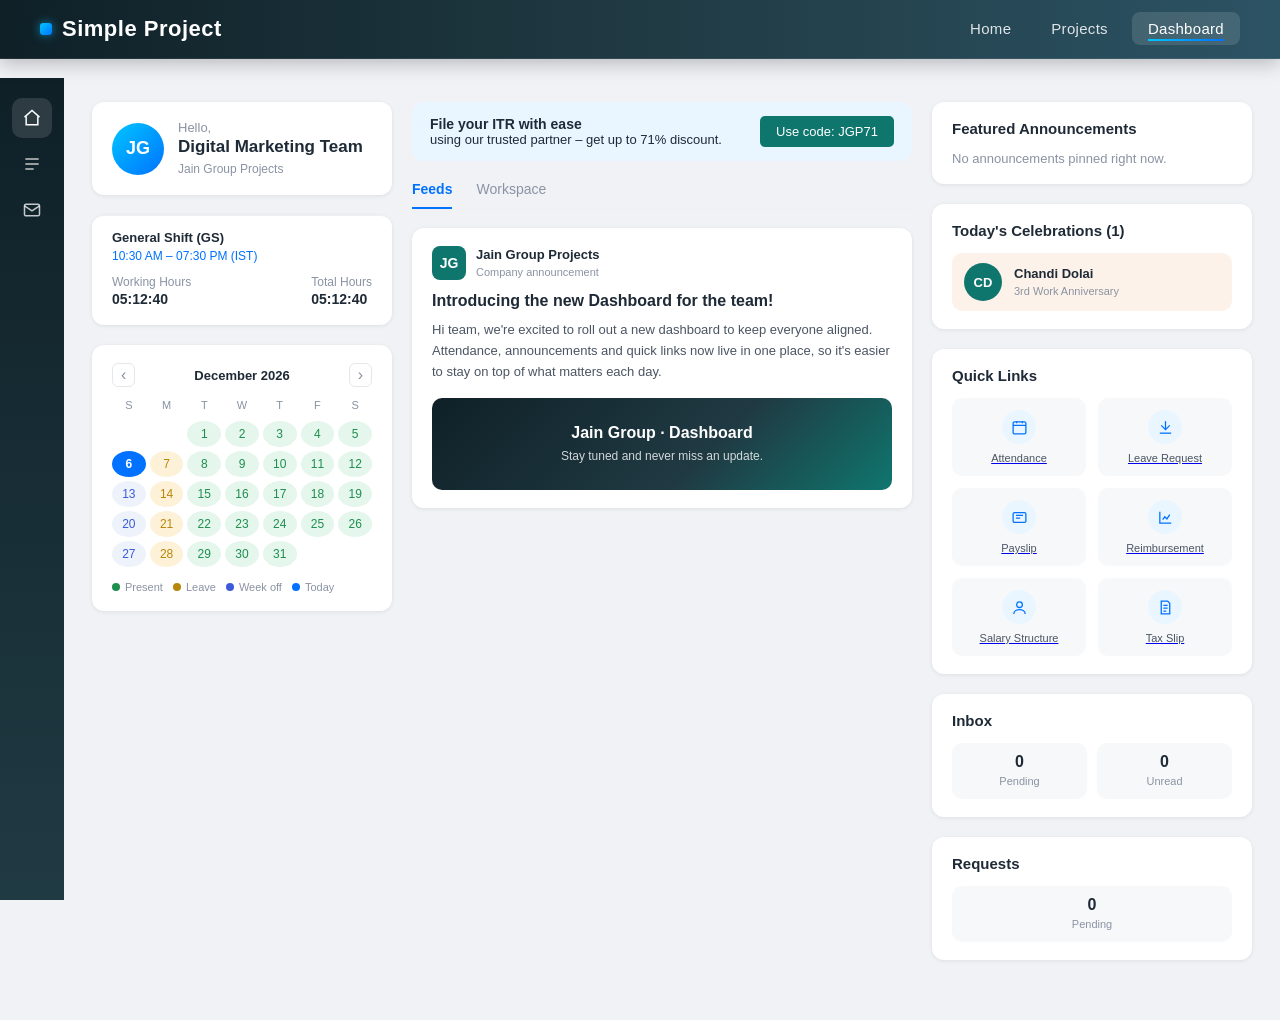
==== dashboard.html @ 9ad51df7 "Add HR-style dashboard page with attendance calendar and quick links Signed-off-by: isha-jaingroup <" ====
<!DOCTYPE html>
<html lang="en">
<head>
    <meta charset="UTF-8">
    <meta name="viewport" content="width=device-width, initial-scale=1.0">
    <title>Dashboard</title>
    <link rel="stylesheet" href="style.css">
    <link rel="stylesheet" href="dashboard.css">
</head>
<body class="dashboard-body">

    <nav class="navbar">
        <a href="index.html" class="nav-brand">Simple Project</a>
        <ul class="nav-links">
            <li><a href="index.html">Home</a></li>
            <li><a href="projects.html">Projects</a></li>
            <li><a href="dashboard.html" class="active">Dashboard</a></li>
        </ul>
    </nav>

    <div class="dash-shell">
        <aside class="dash-rail">
            <a href="dashboard.html" class="active" title="Home">
                <svg viewBox="0 0 24 24"><path d="M3 11l9-8 9 8"/><path d="M5 10v10h14V10"/></svg>
            </a>
            <a href="projects.html" title="Tasks">
                <svg viewBox="0 0 24 24"><path d="M4 6h16M4 12h16M4 18h10"/></svg>
            </a>
            <a href="#" title="Mail">
                <svg viewBox="0 0 24 24"><rect x="3" y="5" width="18" height="14" rx="2"/><path d="M3 7l9 6 9-6"/></svg>
            </a>
        </aside>

        <main class="dash-main">
            <div class="dash-left">
                <div class="dash-card profile-card">
                    <div class="profile-avatar">JG</div>
                    <div class="profile-greeting">
                        <p>Hello,</p>
                        <h3>Digital Marketing Team</h3>
                        <span>Jain Group Projects</span>
                    </div>
                </div>

                <div class="dash-card shift-card">
                    <div class="shift-name">General Shift (GS)</div>
                    <div class="shift-time">10:30 AM &ndash; 07:30 PM (IST)</div>
                    <div class="shift-stats">
                        <div>Working Hours<strong>05:12:40</strong></div>
                        <div>Total Hours<strong>05:12:40</strong></div>
                    </div>
                </div>

                <div class="dash-card">
                    <div class="cal-header">
                        <button type="button">&lsaquo;</button>
                        <span id="calMonthLabel" style="font-size:13px; font-weight:bold; color:#1f2a37;"></span>
                        <button type="button">&rsaquo;</button>
                    </div>
                    <div class="cal-grid" id="calGrid"></div>
                    <div class="cal-legend">
                        <span><i style="background:#1e8e4f;"></i>Present</span>
                        <span><i style="background:#b8860b;"></i>Leave</span>
                        <span><i style="background:#3b5bdb;"></i>Week off</span>
                        <span><i style="background:#0072ff;"></i>Today</span>
                    </div>
                </div>
            </div>

            <div class="dash-center">
                <div class="promo-banner">
                    <div class="promo-text">
                        <strong>File your ITR with ease</strong>
                        using our trusted partner &ndash; get up to 71% discount.
                    </div>
                    <button type="button">Use code: JGP71</button>
                </div>

                <div class="feed-tabs">
                    <span class="active">Feeds</span>
                    <span>Workspace</span>
                </div>

                <div class="dash-card feed-card">
                    <div class="feed-source">
                        <div class="feed-icon">JG</div>
                        <div>
                            <strong>Jain Group Projects</strong>
                            <span>Company announcement</span>
                        </div>
                    </div>
                    <h3>Introducing the new Dashboard for the team!</h3>
                    <p>
                        Hi team, we're excited to roll out a new dashboard to keep everyone aligned.
                        Attendance, announcements and quick links now live in one place, so it's
                        easier to stay on top of what matters each day.
                    </p>
                    <div class="feed-banner">
                        <strong>Jain Group &middot; Dashboard</strong>
                        <span>Stay tuned and never miss an update.</span>
                    </div>
                </div>
            </div>

            <div class="dash-right">
                <div class="dash-card">
                    <div class="dash-card-title">Featured Announcements</div>
                    <p style="font-size:13px; color:#8a93a3; margin:0;">No announcements pinned right now.</p>
                </div>

                <div class="dash-card">
                    <div class="dash-card-title">Today's Celebrations (1)</div>
                    <div class="celebration-row">
                        <div class="celebration-avatar">CD</div>
                        <div>
                            <strong>Chandi Dolai</strong>
                            <span>3rd Work Anniversary</span>
                        </div>
                    </div>
                </div>

                <div class="dash-card">
                    <div class="dash-card-title">Quick Links</div>
                    <div class="quick-links-grid">
                        <a class="quick-link" href="#">
                            <span class="ql-icon"><svg viewBox="0 0 24 24"><rect x="3" y="4" width="18" height="17" rx="2"/><path d="M3 9h18M8 3v3M16 3v3"/></svg></span>
                            <span>Attendance</span>
                        </a>
                        <a class="quick-link" href="#">
                            <span class="ql-icon"><svg viewBox="0 0 24 24"><path d="M12 3v12"/><path d="M6 9l6 6 6-6"/><path d="M4 20h16"/></svg></span>
                            <span>Leave Request</span>
                        </a>
                        <a class="quick-link" href="#">
                            <span class="ql-icon"><svg viewBox="0 0 24 24"><rect x="3" y="5" width="18" height="14" rx="2"/><path d="M7 9h10M7 13h6"/></svg></span>
                            <span>Payslip</span>
                        </a>
                        <a class="quick-link" href="#">
                            <span class="ql-icon"><svg viewBox="0 0 24 24"><path d="M4 4v16h16"/><path d="M8 15l3-4 3 3 4-6"/></svg></span>
                            <span>Reimbursement</span>
                        </a>
                        <a class="quick-link" href="#">
                            <span class="ql-icon"><svg viewBox="0 0 24 24"><circle cx="12" cy="8" r="4"/><path d="M4 21c0-4 4-6 8-6s8 2 8 6"/></svg></span>
                            <span>Salary Structure</span>
                        </a>
                        <a class="quick-link" href="#">
                            <span class="ql-icon"><svg viewBox="0 0 24 24"><path d="M6 3h9l3 3v15H6z"/><path d="M9 9h6M9 13h6M9 17h4"/></svg></span>
                            <span>Tax Slip</span>
                        </a>
                    </div>
                </div>

                <div class="dash-card">
                    <div class="dash-card-title">Inbox</div>
                    <div class="stat-row">
                        <div class="stat-pill"><strong>0</strong><span>Pending</span></div>
                        <div class="stat-pill"><strong>0</strong><span>Unread</span></div>
                    </div>
                </div>

                <div class="dash-card">
                    <div class="dash-card-title">Requests</div>
                    <div class="stat-row">
                        <div class="stat-pill"><strong>0</strong><span>Pending</span></div>
                    </div>
                </div>
            </div>
        </main>
    </div>

    <script>
        (function(){
            var monthNames = ["January","February","March","April","May","June","July","August","September","October","November","December"];
            var today = new Date();
            var year = today.getFullYear();
            var month = today.getMonth();
            var todayDate = today.getDate();

            document.getElementById("calMonthLabel").textContent = monthNames[month] + " " + year;

            var grid = document.getElementById("calGrid");
            var dowNames = ["S","M","T","W","T","F","S"];
            dowNames.forEach(function(d){
                var el = document.createElement("div");
                el.className = "cal-dow";
                el.textContent = d;
                grid.appendChild(el);
            });

            var firstDay = new Date(year, month, 1).getDay();
            var daysInMonth = new Date(year, month + 1, 0).getDate();

            for (var i = 0; i < firstDay; i++){
                var blank = document.createElement("div");
                blank.className = "cal-day muted";
                grid.appendChild(blank);
            }

            for (var day = 1; day <= daysInMonth; day++){
                var cell = document.createElement("div");
                cell.className = "cal-day";
                cell.textContent = day;

                var dow = new Date(year, month, day).getDay();
                if (day === todayDate){
                    cell.className += " today";
                } else if (dow === 0){
                    cell.className += " weekoff";
                } else if (day % 7 === 0){
                    cell.className += " leave";
                } else {
                    cell.className += " present";
                }

                grid.appendChild(cell);
            }
        })();
    </script>

</body>
</html>
---- style.css ----
*{
    margin:0;
    padding:0;
    box-sizing:border-box;
    font-family:Arial, Helvetica, sans-serif;
}

html, body{
    min-height:100vh;
    background:#f2f2f2;
}

/* Navbar */
.navbar{
    position:fixed;
    top:0;
    left:0;
    width:100%;
    display:flex;
    justify-content:space-between;
    align-items:center;
    padding:16px 40px;
    background:linear-gradient(90deg, #0f2027 0%, #203a43 50%, #2c5364 100%);
    box-shadow:0 4px 20px rgba(0,0,0,0.25);
    backdrop-filter:saturate(180%) blur(8px);
    border-bottom:1px solid rgba(255,255,255,0.08);
    z-index:100;
}

.nav-brand{
    color:#ffffff;
    font-size:22px;
    font-weight:700;
    letter-spacing:0.5px;
    text-decoration:none;
    display:flex;
    align-items:center;
    gap:10px;
    transition:opacity 0.2s ease;
}

.nav-brand::before{
    content:"";
    width:12px;
    height:12px;
    border-radius:3px;
    background:linear-gradient(135deg, #00c6ff, #0072ff);
    box-shadow:0 0 10px rgba(0,198,255,0.6);
}

.nav-brand:hover{
    opacity:0.85;
}

.nav-links{
    list-style:none;
    display:flex;
    align-items:center;
    gap:8px;
}

.nav-links a{
    position:relative;
    color:rgba(255,255,255,0.85);
    text-decoration:none;
    font-size:15px;
    font-weight:500;
    letter-spacing:0.3px;
    padding:8px 16px;
    border-radius:8px;
    transition:color 0.25s ease, background 0.25s ease;
}

/* animated underline */
.nav-links a::after{
    content:"";
    position:absolute;
    left:16px;
    right:16px;
    bottom:4px;
    height:2px;
    background:linear-gradient(90deg, #00c6ff, #0072ff);
    transform:scaleX(0);
    transform-origin:center;
    transition:transform 0.28s ease;
}

.nav-links a:hover{
    color:#ffffff;
    background:rgba(255,255,255,0.08);
}

.nav-links a:hover::after{
    transform:scaleX(1);
}

.nav-links a.active{
    color:#ffffff;
    background:rgba(255,255,255,0.12);
}

.nav-links a.active::after{
    transform:scaleX(1);
}

.container{
    background:white;
    padding:30px;
    border-radius:10px;
    box-shadow:0 0 10px rgba(0,0,0,0.2);
    text-align:center;
    max-width:400px;
    margin:100px auto 40px;
    position:relative;
    z-index:1;
}

h2{
    margin-bottom:20px;
}

input{
    width:250px;
    padding:10px;
    font-size:16px;
    margin-bottom:15px;
}

button{
    width:250px;
    padding:10px;
    font-size:16px;
    background:#007bff;
    color:white;
    border:none;
    cursor:pointer;
    border-radius:5px;
}

button:hover{
    background:#0056b3;
}

.box-group{
    display:flex;
    justify-content:center;
    gap:15px;
    margin-top:20px;
}

.box{
    width:80px;
    height:80px;
    border-radius:5px;
}

.box-red{
    background:green;
}

.box-yellow{
    background:blue;
}

/* Todo List Module */
.todo-container{
    max-width:480px;
}

.todo-module{
    margin-top:30px;
    text-align:left;
    border-top:1px solid #eee;
    padding-top:20px;
}

.todo-module h3{
    text-align:center;
    margin-bottom:15px;
}

.todo-input-group{
    display:flex;
    gap:10px;
    margin-bottom:15px;
}

.todo-input-group input{
    flex:1;
    width:auto;
    margin-bottom:0;
}

.todo-input-group button{
    width:auto;
    padding:10px 20px;
}

.todo-list{
    list-style:none;
}

.todo-item{
    display:flex;
    align-items:center;
    gap:10px;
    padding:10px 0;
    border-bottom:1px solid #eee;
}

.todo-item .todo-text{
    flex:1;
    text-align:left;
    font-size:15px;
    word-break:break-word;
}

.todo-item.done .todo-text{
    text-decoration:line-through;
    color:#999;
}

.todo-delete-btn{
    width:auto;
    padding:6px 12px;
    font-size:13px;
    background:#dc3545;
}

.todo-delete-btn:hover{
    background:#a71d2a;
}
---- dashboard.css ----
/* Dashboard layout */
body.dashboard-body{
    background:#f1f2f6;
    padding-top:78px;
}

.dash-shell{
    display:flex;
    align-items:flex-start;
    min-height:calc(100vh - 78px);
}

/* Slim icon rail */
.dash-rail{
    width:64px;
    min-height:calc(100vh - 78px);
    background:linear-gradient(180deg, #0f2027 0%, #203a43 100%);
    display:flex;
    flex-direction:column;
    align-items:center;
    gap:6px;
    padding:20px 0;
    flex-shrink:0;
}

.dash-rail a{
    width:40px;
    height:40px;
    border-radius:10px;
    display:flex;
    align-items:center;
    justify-content:center;
    color:rgba(255,255,255,0.75);
    text-decoration:none;
    transition:background 0.2s ease, color 0.2s ease;
}

.dash-rail a svg{
    width:20px;
    height:20px;
    fill:none;
    stroke:currentColor;
    stroke-width:1.8;
}

.dash-rail a:hover,
.dash-rail a.active{
    background:rgba(255,255,255,0.12);
    color:#ffffff;
}

/* Main dashboard grid */
.dash-main{
    flex:1;
    padding:24px 28px 60px;
    display:grid;
    grid-template-columns:300px minmax(0,1fr) 320px;
    gap:20px;
    align-items:start;
}

.dash-card{
    background:#ffffff;
    border-radius:12px;
    box-shadow:0 1px 4px rgba(0,0,0,0.08);
    padding:18px 20px;
}

.dash-card + .dash-card{
    margin-top:20px;
}

.dash-card-title{
    display:flex;
    align-items:center;
    justify-content:space-between;
    font-size:15px;
    font-weight:bold;
    color:#1f2a37;
    margin-bottom:14px;
}

/* Profile card */
.profile-card{
    display:flex;
    align-items:center;
    gap:14px;
}

.profile-avatar{
    width:52px;
    height:52px;
    border-radius:50%;
    background:linear-gradient(135deg, #00c6ff, #0072ff);
    color:#ffffff;
    display:flex;
    align-items:center;
    justify-content:center;
    font-weight:bold;
    font-size:18px;
    flex-shrink:0;
}

.profile-greeting p{
    margin:0;
    color:#8a93a3;
    font-size:13px;
}

.profile-greeting h3{
    margin:2px 0;
    font-size:17px;
    color:#1f2a37;
}

.profile-greeting span{
    font-size:12px;
    color:#8a93a3;
}

.shift-card{
    margin-top:16px;
    border-top:1px solid #eef0f3;
    padding-top:14px;
}

.shift-card .shift-name{
    font-size:13px;
    color:#1f2a37;
    font-weight:bold;
}

.shift-card .shift-time{
    font-size:12px;
    color:#0072ff;
    margin:4px 0 12px;
}

.shift-stats{
    display:flex;
    justify-content:space-between;
    font-size:12px;
    color:#8a93a3;
}

.shift-stats strong{
    display:block;
    color:#1f2a37;
    font-size:14px;
    margin-top:2px;
}

/* Calendar card */
.cal-header{
    display:flex;
    align-items:center;
    justify-content:space-between;
    margin-bottom:12px;
}

.cal-header button{
    width:auto;
    padding:2px 8px;
    background:transparent;
    color:#8a93a3;
    border:1px solid #e5e7eb;
    border-radius:6px;
}

.cal-grid{
    display:grid;
    grid-template-columns:repeat(7, 1fr);
    gap:4px;
    text-align:center;
}

.cal-grid .cal-dow{
    font-size:11px;
    color:#8a93a3;
    padding-bottom:6px;
}

.cal-grid .cal-day{
    font-size:12px;
    color:#1f2a37;
    padding:6px 0;
    border-radius:50%;
}

.cal-day.present{ background:#e5f6ec; color:#1e8e4f; }
.cal-day.leave{ background:#fdf1d8; color:#b8860b; }
.cal-day.weekoff{ background:#eef2fb; color:#3b5bdb; }
.cal-day.today{ background:#0072ff; color:#ffffff; font-weight:bold; }
.cal-day.muted{ color:#d1d5db; }

.cal-legend{
    display:flex;
    flex-wrap:wrap;
    gap:10px;
    margin-top:14px;
    font-size:11px;
    color:#8a93a3;
}

.cal-legend span{
    display:inline-flex;
    align-items:center;
    gap:5px;
}

.cal-legend i{
    width:8px;
    height:8px;
    border-radius:50%;
    display:inline-block;
}

/* Feed / center column */
.promo-banner{
    display:flex;
    align-items:center;
    justify-content:space-between;
    gap:16px;
    background:#eaf6ff;
    border-radius:12px;
    padding:14px 18px;
    margin-bottom:20px;
}

.promo-banner .promo-text{
    font-size:13px;
    color:#1f2a37;
}

.promo-banner .promo-text strong{
    display:block;
    font-size:14px;
}

.promo-banner button{
    width:auto;
    padding:8px 16px;
    font-size:13px;
    background:#0f766e;
}

.promo-banner button:hover{
    background:#0c5c56;
}

.feed-tabs{
    display:flex;
    gap:24px;
    border-bottom:1px solid #eef0f3;
    margin-bottom:18px;
}

.feed-tabs span{
    padding-bottom:10px;
    font-size:14px;
    color:#8a93a3;
    cursor:default;
}

.feed-tabs span.active{
    color:#0072ff;
    font-weight:bold;
    border-bottom:2px solid #0072ff;
}

.feed-card .feed-source{
    display:flex;
    align-items:center;
    gap:10px;
    margin-bottom:12px;
}

.feed-icon{
    width:34px;
    height:34px;
    border-radius:8px;
    background:#0f766e;
    color:#ffffff;
    display:flex;
    align-items:center;
    justify-content:center;
    font-weight:bold;
    font-size:14px;
    flex-shrink:0;
}

.feed-source strong{
    display:block;
    font-size:13px;
    color:#1f2a37;
}

.feed-source span{
    font-size:11px;
    color:#8a93a3;
}

.feed-card h3{
    font-size:16px;
    margin:4px 0 10px;
    color:#1f2a37;
}

.feed-card p{
    font-size:13px;
    line-height:1.6;
    color:#4b5563;
    margin-bottom:16px;
}

.feed-banner{
    background:linear-gradient(135deg, #0f2027 0%, #203a43 60%, #0f766e 100%);
    border-radius:10px;
    padding:26px;
    color:#ffffff;
    text-align:center;
}

.feed-banner strong{
    display:block;
    font-size:16px;
    margin-bottom:4px;
}

.feed-banner span{
    font-size:12px;
    color:rgba(255,255,255,0.8);
}

/* Right column */
.celebration-row{
    display:flex;
    align-items:center;
    gap:12px;
    background:#fdf2e9;
    border-radius:10px;
    padding:10px 12px;
}

.celebration-avatar{
    width:38px;
    height:38px;
    border-radius:50%;
    background:#0f766e;
    color:#ffffff;
    display:flex;
    align-items:center;
    justify-content:center;
    font-weight:bold;
    font-size:13px;
    flex-shrink:0;
}

.celebration-row strong{
    display:block;
    font-size:13px;
    color:#1f2a37;
}

.celebration-row span{
    font-size:11px;
    color:#8a93a3;
}

.quick-links-grid{
    display:grid;
    grid-template-columns:repeat(2, 1fr);
    gap:12px;
}

.quick-link{
    display:flex;
    flex-direction:column;
    align-items:center;
    gap:8px;
    padding:12px 4px;
    border-radius:10px;
    background:#f7f8fa;
    text-align:center;
}

.quick-link .ql-icon{
    width:34px;
    height:34px;
    border-radius:50%;
    background:#eaf6ff;
    color:#0072ff;
    display:flex;
    align-items:center;
    justify-content:center;
}

.quick-link .ql-icon svg{
    width:17px;
    height:17px;
    fill:none;
    stroke:currentColor;
    stroke-width:1.8;
}

.quick-link span{
    font-size:11px;
    color:#4b5563;
}

.stat-row{
    display:flex;
    gap:10px;
}

.stat-pill{
    flex:1;
    background:#f7f8fa;
    border-radius:10px;
    padding:10px 12px;
    text-align:center;
}

.stat-pill strong{
    display:block;
    font-size:16px;
    color:#1f2a37;
}

.stat-pill span{
    font-size:11px;
    color:#8a93a3;
}

@media (max-width:1080px){
    .dash-main{
        grid-template-columns:1fr;
    }
}
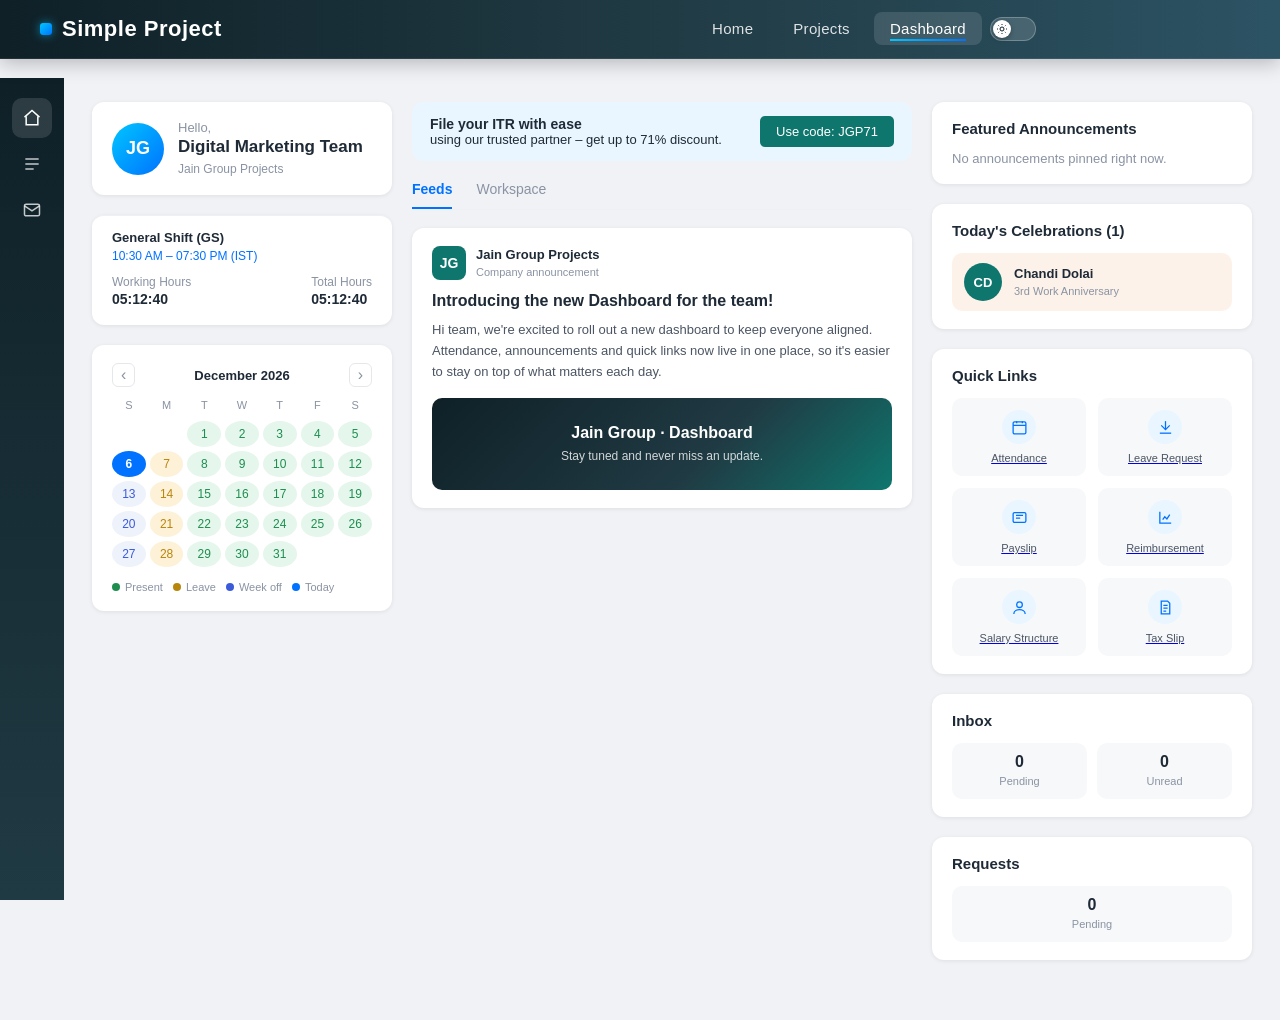
==== commit 351b270b: "Add animated dark/light theme toggle across all pages Signed-off-by: isha-jaingroup <system6thejaing" ====
--- a/dashboard.html
+++ b/dashboard.html
@@ -1,6 +1,7 @@
 <!DOCTYPE html>
 <html lang="en">
 <head>
+    <script>(function(){try{if(localStorage.getItem('jg-theme')==='dark'){document.documentElement.setAttribute('data-theme','dark');}}catch(e){}})();</script>
     <meta charset="UTF-8">
     <meta name="viewport" content="width=device-width, initial-scale=1.0">
     <title>Dashboard</title>
@@ -15,6 +16,16 @@
             <li><a href="index.html">Home</a></li>
             <li><a href="projects.html">Projects</a></li>
             <li><a href="dashboard.html" class="active">Dashboard</a></li>
+            <li>
+                <button id="themeToggle" class="theme-toggle" type="button" aria-label="Toggle dark mode" aria-pressed="false" title="Toggle dark mode">
+                    <span class="theme-toggle-track">
+                        <span class="theme-toggle-thumb">
+                            <svg class="icon-sun" viewBox="0 0 24 24"><circle cx="12" cy="12" r="4"/><path d="M12 2v2M12 20v2M4 12H2M22 12h-2M4.9 4.9l1.4 1.4M17.7 17.7l1.4 1.4M4.9 19.1l1.4-1.4M17.7 6.3l1.4-1.4"/></svg>
+                            <svg class="icon-moon" viewBox="0 0 24 24"><path d="M21 12.8A9 9 0 1111.2 3a7 7 0 009.8 9.8z"/></svg>
+                        </span>
+                    </span>
+                </button>
+            </li>
         </ul>
     </nav>
 
@@ -77,11 +88,11 @@
                 </div>
 
                 <div class="feed-tabs">
-                    <span class="active">Feeds</span>
-                    <span>Workspace</span>
-                </div>
-
-                <div class="dash-card feed-card">
+                    <span class="active" id="feedTab" onclick="showDashTab('feed')">Feeds</span>
+                    <span id="workspaceTab" onclick="showDashTab('workspace')">Workspace</span>
+                </div>
+
+                <div class="dash-card feed-card" id="feedPanel">
                     <div class="feed-source">
                         <div class="feed-icon">JG</div>
                         <div>
@@ -100,7 +111,22 @@
                         <span>Stay tuned and never miss an update.</span>
                     </div>
                 </div>
-            </div>
+                            <div class="dash-card workspace-card" id="workspacePanel" style="display:none;">
+                    <div class="dash-card-title">Workspace</div>
+
+                    <div class="todo-module">
+                        <h3>Team Tasks</h3>
+
+                        <div class="todo-input-group">
+                            <input type="text" id="todoInput" placeholder="Add a new task">
+                            <button id="addTodoBtn">Add</button>
+                        </div>
+
+                        <ul id="todoList" class="todo-list"></ul>
+                    </div>
+                </div>
+
+</div>
 
             <div class="dash-right">
                 <div class="dash-card">
@@ -216,5 +242,28 @@
         })();
     </script>
 
+    <script>
+        function showDashTab(which) {
+            var feedTab = document.getElementById("feedTab");
+            var workspaceTab = document.getElementById("workspaceTab");
+            var feedPanel = document.getElementById("feedPanel");
+            var workspacePanel = document.getElementById("workspacePanel");
+
+            if (which === "workspace") {
+                workspaceTab.className = "active";
+                feedTab.className = "";
+                workspacePanel.style.display = "block";
+                feedPanel.style.display = "none";
+            } else {
+                feedTab.className = "active";
+                workspaceTab.className = "";
+                feedPanel.style.display = "block";
+                workspacePanel.style.display = "none";
+            }
+        }
+    </script>
+    <script src="todo.js"></script>
+    <script src="theme.js"></script>
+
 </body>
 </html>
--- a/style.css
+++ b/style.css
@@ -230,3 +230,127 @@
 .todo-delete-btn:hover{
     background:#a71d2a;
 }
+
+/* Smooth theme transitions */
+body,
+.container,
+input{
+    transition:background 0.35s ease, color 0.35s ease, border-color 0.35s ease, box-shadow 0.35s ease;
+}
+
+/* Animated dark/light theme toggle */
+.theme-toggle{
+    background:none;
+    border:none;
+    cursor:pointer;
+    padding:0;
+    display:flex;
+    align-items:center;
+}
+
+.theme-toggle-track{
+    width:46px;
+    height:24px;
+    border-radius:20px;
+    background:rgba(255,255,255,0.15);
+    border:1px solid rgba(255,255,255,0.25);
+    display:inline-flex;
+    align-items:center;
+    padding:2px;
+    transition:background 0.3s ease, border-color 0.3s ease;
+}
+
+.theme-toggle-thumb{
+    position:relative;
+    width:18px;
+    height:18px;
+    border-radius:50%;
+    background:#ffffff;
+    display:flex;
+    align-items:center;
+    justify-content:center;
+    transform:translateX(0);
+    transition:transform 0.35s cubic-bezier(.4,0,.2,1), background 0.35s ease;
+    box-shadow:0 2px 4px rgba(0,0,0,0.25);
+}
+
+.theme-toggle-thumb svg{
+    position:absolute;
+    width:12px;
+    height:12px;
+    stroke:#0f2027;
+    fill:none;
+    stroke-width:2;
+    transition:opacity 0.3s ease, transform 0.3s ease;
+}
+
+.theme-toggle-thumb .icon-moon{
+    opacity:0;
+    transform:scale(0.5) rotate(-90deg);
+}
+
+.theme-toggle.active .theme-toggle-track{
+    background:linear-gradient(90deg, #232946, #121629);
+    border-color:rgba(255,255,255,0.3);
+}
+
+.theme-toggle.active .theme-toggle-thumb{
+    transform:translateX(22px);
+    background:#1c2333;
+}
+
+.theme-toggle.active .theme-toggle-thumb .icon-sun{
+    opacity:0;
+    transform:scale(0.5) rotate(90deg);
+}
+
+.theme-toggle.active .theme-toggle-thumb .icon-moon{
+    opacity:1;
+    transform:scale(1) rotate(0deg);
+    stroke:#ffd166;
+}
+
+/* Dark mode palette */
+html[data-theme="dark"] body{
+    background:#12141a;
+}
+
+html[data-theme="dark"] .container{
+    background:#1c1f27;
+    color:#e5e7eb;
+    box-shadow:0 0 14px rgba(0,0,0,0.6);
+}
+
+html[data-theme="dark"] h2{
+    color:#f3f4f6;
+}
+
+html[data-theme="dark"] input{
+    background:#262b36;
+    border:1px solid #333844;
+    color:#e5e7eb;
+}
+
+html[data-theme="dark"] input::placeholder{
+    color:#7b8494;
+}
+
+html[data-theme="dark"] .todo-module{
+    border-top-color:#333844;
+}
+
+html[data-theme="dark"] .todo-module h3{
+    color:#f3f4f6;
+}
+
+html[data-theme="dark"] .todo-item{
+    border-bottom-color:#333844;
+}
+
+html[data-theme="dark"] .todo-item .todo-text{
+    color:#e5e7eb;
+}
+
+html[data-theme="dark"] .todo-item.done .todo-text{
+    color:#6b7280;
+}
--- a/dashboard.css
+++ b/dashboard.css
@@ -437,3 +437,99 @@
         grid-template-columns:1fr;
     }
 }
+
+/* Smooth theme transitions */
+body.dashboard-body,
+.dash-card,
+.dash-rail,
+.quick-link,
+.stat-pill,
+.promo-banner{
+    transition:background 0.35s ease, color 0.35s ease, box-shadow 0.35s ease;
+}
+
+/* Dark mode palette */
+html[data-theme="dark"] body.dashboard-body{
+    background:#0f1117;
+}
+
+html[data-theme="dark"] .dash-rail{
+    background:linear-gradient(180deg, #05070a 0%, #12161c 100%);
+}
+
+html[data-theme="dark"] .dash-card{
+    background:#1c1f27;
+    box-shadow:0 1px 6px rgba(0,0,0,0.5);
+}
+
+html[data-theme="dark"] .dash-card-title,
+html[data-theme="dark"] .profile-greeting h3,
+html[data-theme="dark"] .shift-name,
+html[data-theme="dark"] .cal-day,
+html[data-theme="dark"] .cal-header span,
+html[data-theme="dark"] .feed-card h3,
+html[data-theme="dark"] .feed-source strong,
+html[data-theme="dark"] .celebration-row strong,
+html[data-theme="dark"] .stat-pill strong{
+    color:#f3f4f6;
+}
+
+html[data-theme="dark"] .profile-greeting p,
+html[data-theme="dark"] .profile-greeting span,
+html[data-theme="dark"] .shift-stats,
+html[data-theme="dark"] .feed-source span,
+html[data-theme="dark"] .feed-card p,
+html[data-theme="dark"] .quick-link span,
+html[data-theme="dark"] .stat-pill span,
+html[data-theme="dark"] .celebration-row span,
+html[data-theme="dark"] .cal-legend{
+    color:#9ca3af;
+}
+
+html[data-theme="dark"] .shift-card{
+    border-top-color:#2a2f3a;
+}
+
+html[data-theme="dark"] .promo-banner{
+    background:#17222c;
+}
+
+html[data-theme="dark"] .promo-banner .promo-text{
+    color:#e5e7eb;
+}
+
+html[data-theme="dark"] .feed-tabs{
+    border-bottom-color:#2a2f3a;
+}
+
+html[data-theme="dark"] .feed-tabs span{
+    color:#9ca3af;
+}
+
+html[data-theme="dark"] .feed-tabs span.active{
+    color:#4da3ff;
+    border-bottom-color:#4da3ff;
+}
+
+html[data-theme="dark"] .quick-link{
+    background:#262b36;
+}
+
+html[data-theme="dark"] .stat-pill{
+    background:#262b36;
+}
+
+html[data-theme="dark"] .celebration-row{
+    background:#2a2418;
+}
+
+html[data-theme="dark"] .ql-icon{
+    background:#17324a;
+    color:#4da3ff;
+}
+
+html[data-theme="dark"] .cal-day.present{ background:#173321; color:#4ade80; }
+html[data-theme="dark"] .cal-day.leave{ background:#3a2c0f; color:#facc15; }
+html[data-theme="dark"] .cal-day.weekoff{ background:#1c2540; color:#93c5fd; }
+html[data-theme="dark"] .cal-day.today{ background:#0072ff; color:#ffffff; }
+html[data-theme="dark"] .cal-day.muted{ color:#3a3f4a; }
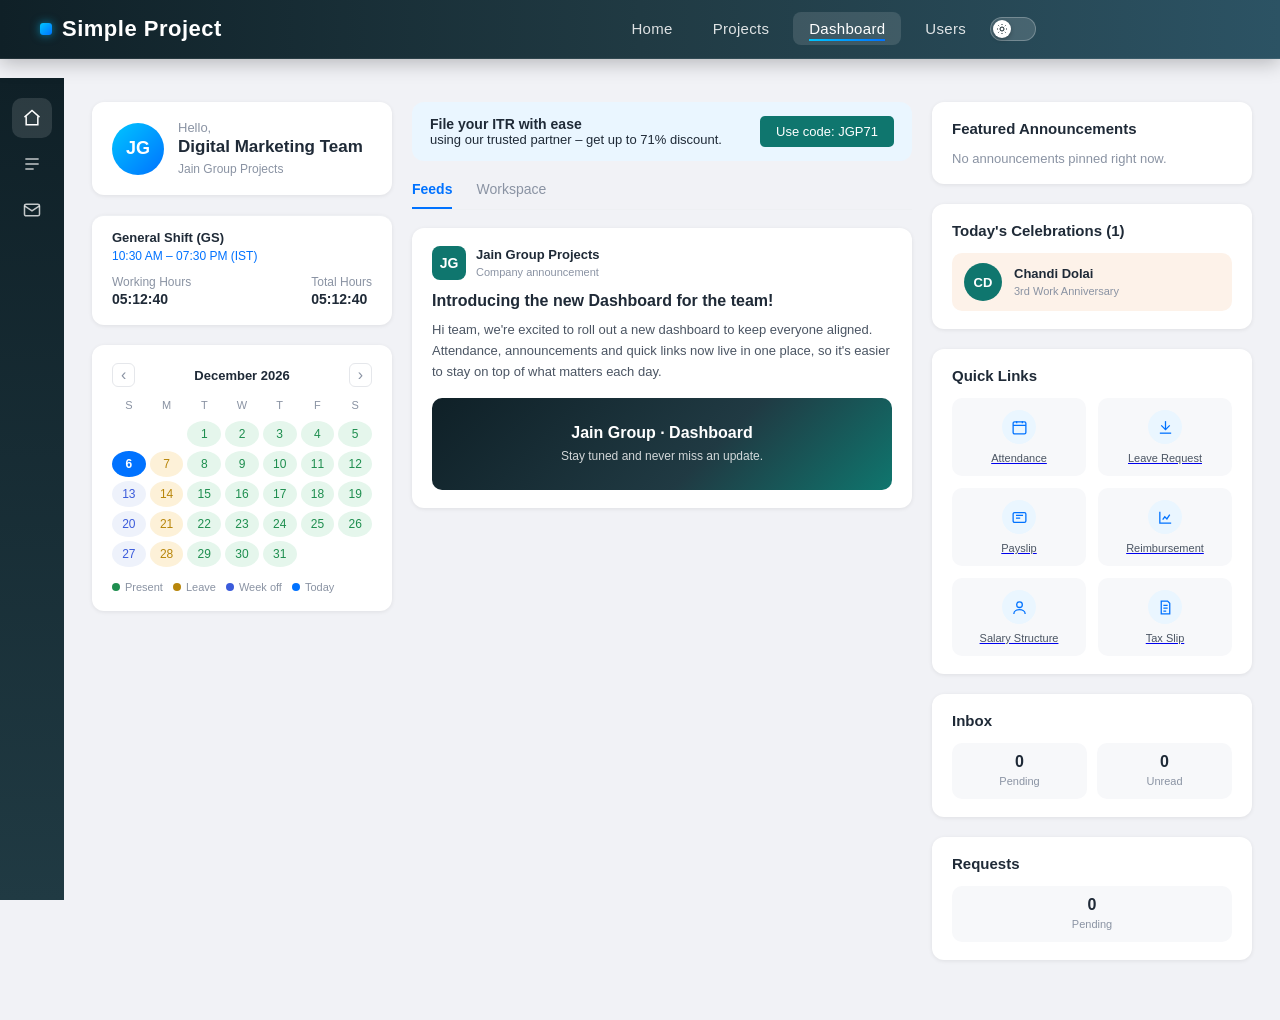
==== commit 93d4c3c0: "Add 'Users' link to navigation menu Signed-off-by: isha-jaingroup <system6thejaingroup@gmail.com>" ====
--- a/dashboard.html
+++ b/dashboard.html
@@ -16,6 +16,7 @@
             <li><a href="index.html">Home</a></li>
             <li><a href="projects.html">Projects</a></li>
             <li><a href="dashboard.html" class="active">Dashboard</a></li>
+            <li><a href="users.html">Users</a></li>
             <li>
                 <button id="themeToggle" class="theme-toggle" type="button" aria-label="Toggle dark mode" aria-pressed="false" title="Toggle dark mode">
                     <span class="theme-toggle-track">
--- a/style.css
+++ b/style.css
@@ -354,3 +354,79 @@
 html[data-theme="dark"] .todo-item.done .todo-text{
     color:#6b7280;
 }
+
+/* Project Carousel */
+.carousel{
+    position:relative;
+    margin:20px 0;
+    border-radius:10px;
+    overflow:hidden;
+    height:180px;
+    box-shadow:0 2px 8px rgba(0,0,0,0.15);
+}
+
+.carousel-slide{
+    display:none;
+    align-items:center;
+    justify-content:center;
+    height:180px;
+    color:#ffffff;
+    font-size:20px;
+    font-weight:bold;
+    text-align:center;
+    padding:0 20px;
+}
+
+.carousel-slide.active{
+    display:flex;
+}
+
+.carousel-btn{
+    position:absolute;
+    top:50%;
+    transform:translateY(-50%);
+    width:32px;
+    height:32px;
+    padding:0;
+    border-radius:50%;
+    background:rgba(0,0,0,0.35);
+    color:#ffffff;
+    border:none;
+    font-size:18px;
+    line-height:1;
+    cursor:pointer;
+}
+
+.carousel-btn:hover{
+    background:rgba(0,0,0,0.55);
+}
+
+.carousel-btn.prev{
+    left:10px;
+}
+
+.carousel-btn.next{
+    right:10px;
+}
+
+.carousel-dots{
+    position:absolute;
+    bottom:10px;
+    left:0;
+    right:0;
+    display:flex;
+    justify-content:center;
+    gap:6px;
+}
+
+.carousel-dot{
+    width:8px;
+    height:8px;
+    border-radius:50%;
+    background:rgba(255,255,255,0.5);
+    cursor:pointer;
+}
+
+.carousel-dot.active{
+    background:#ffffff;
+}
